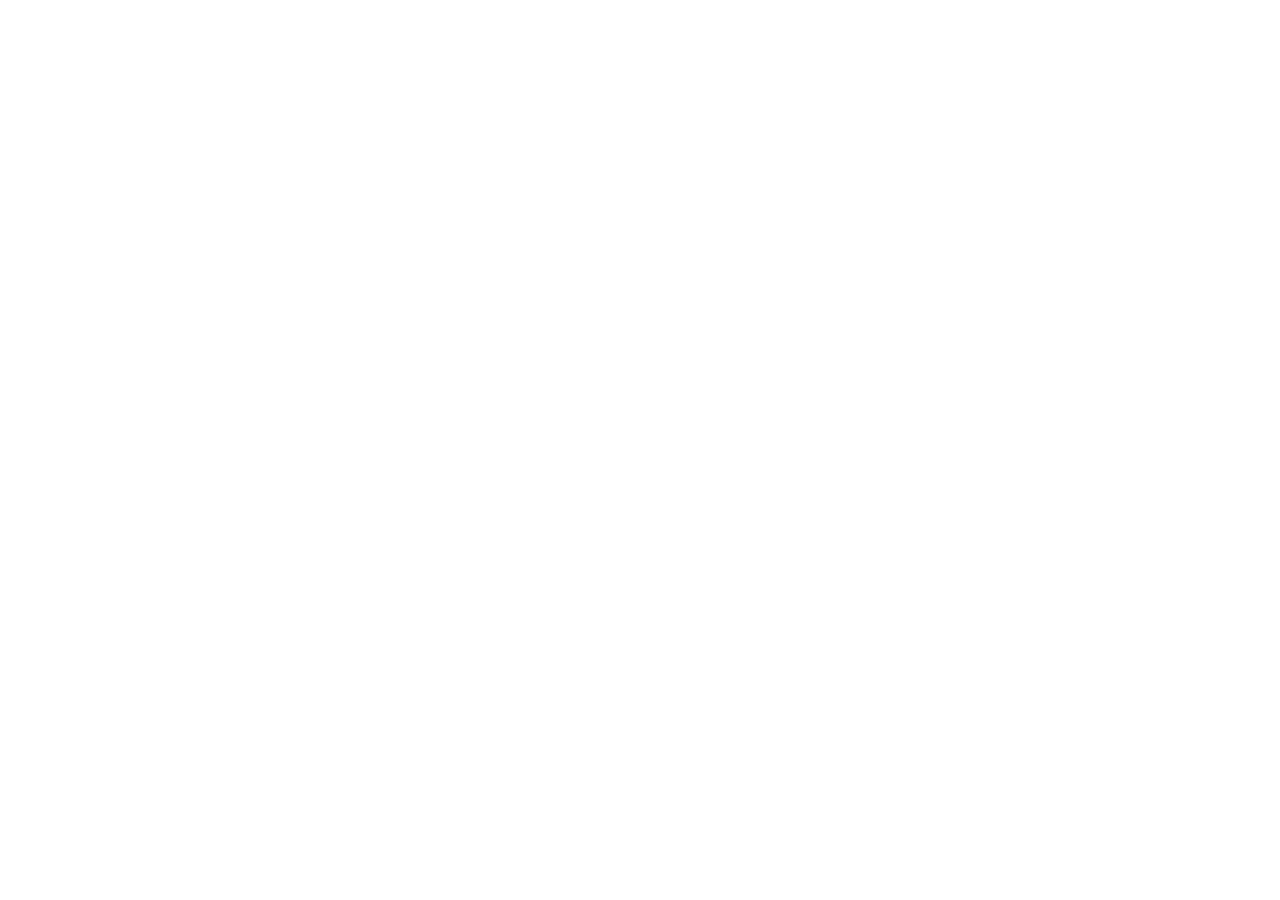
==== portfolio/index.html @ de934cd2 "added first index.html" ====
<!DOCTYPE html>
<html lang="en">
<head>
    <meta charset="UTF-8">
    <meta name="viewport" content="width=device-width, initial-scale=1.0">
    <title>Web Developer Portfolio</title>
</head>
<body>
    <header></header>
    <main></main>
    <footer></footer>
</body>
</html>
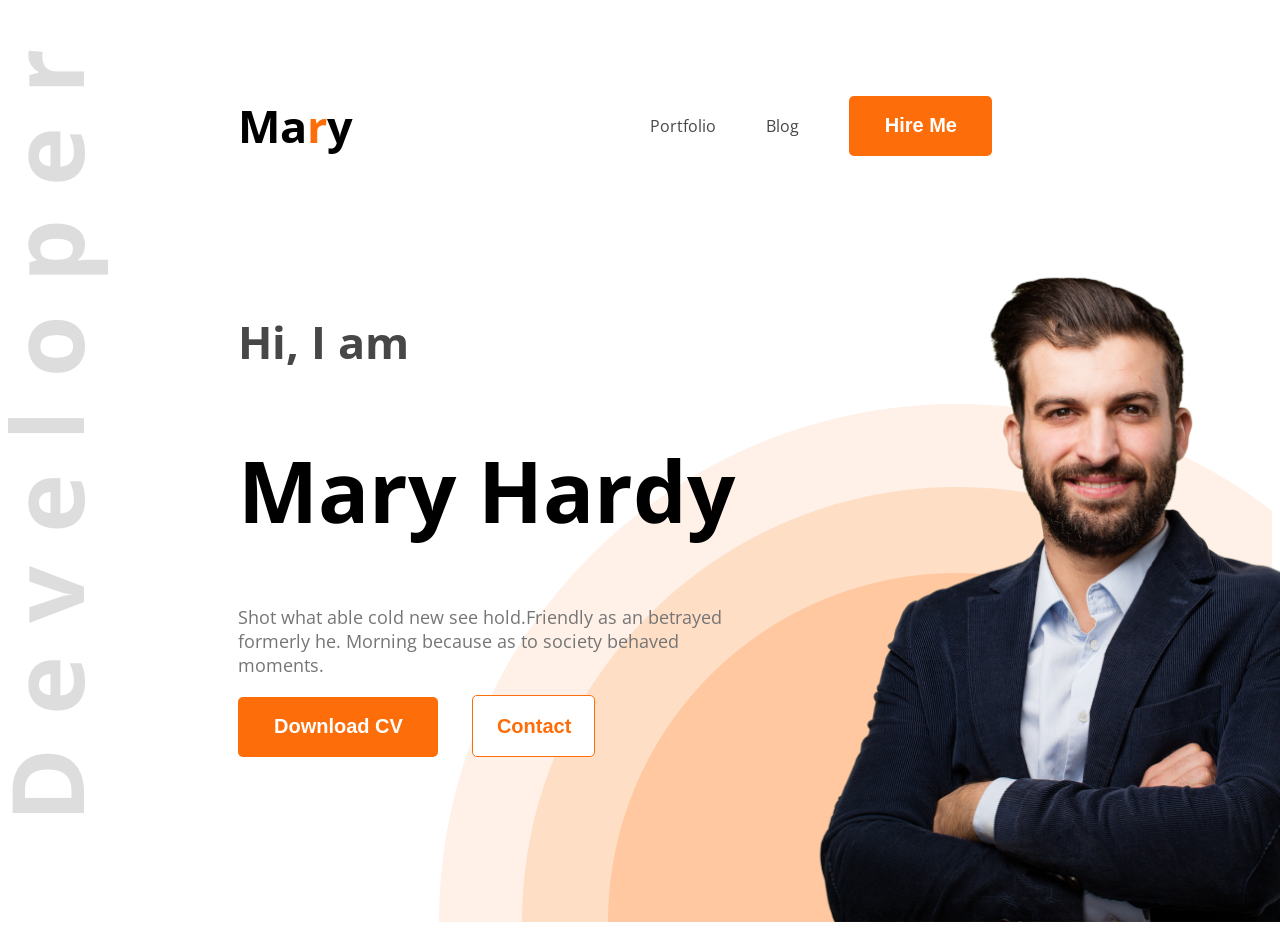
==== commit 84413d40: "added style.css" ====
--- a/portfolio/index.html
+++ b/portfolio/index.html
@@ -1,13 +1,43 @@
 <!DOCTYPE html>
 <html lang="en">
+
 <head>
     <meta charset="UTF-8">
     <meta name="viewport" content="width=device-width, initial-scale=1.0">
     <title>Web Developer Portfolio</title>
+    <link rel="preconnect" href="https://fonts.googleapis.com">
+    <link rel="preconnect" href="https://fonts.gstatic.com" crossorigin>
+    <link href="https://fonts.googleapis.com/css2?family=Open+Sans:ital,wght@0,300..800;1,300..800&display=swap"
+        rel="stylesheet">
+    <link rel="stylesheet" href="style/style.css">
 </head>
-<body>
-    <header></header>
+
+<body class="open-sans-normal">
+    <header class="header">
+        <nav>
+            <h3 class="nav_title">Ma<span class="nav_title_span">r</span>y</h3>
+            <ul class="list">
+                <li><a class="dark2" href="">Portfolio</a></li>
+                <li><a class="dark2" href="">Blog</a></li>
+                <li><a class="dark2" href=""><button class="button">Hire Me</button></a></li>
+            </ul>
+        </nav>
+        <div class="banner">
+            <div class="banner_content">
+                <h4 class="banner_greeting dark2">Hi, I am</h4>
+                <h1 class="banner_name">Mary Hardy</h1>
+                <p  class="banner_description"">
+                    Shot what able cold new see hold.Friendly as an betrayed formerly he. Morning because as to society
+                    behaved moments.
+                </p>
+                <button class="button">Download CV</button>
+                <button class="button_contact">Contact</button>
+            </div>
+            <img class="banner_img" src="images/hardy.png" alt="hardy">
+        </div>
+    </header>
     <main></main>
     <footer></footer>
 </body>
+
 </html>
--- a/portfolio/style/style.css
+++ b/portfolio/style/style.css
@@ -0,0 +1,108 @@
+.open-sans-normal {
+    font-family: "Open Sans", sans-serif;
+    font-optical-sizing: auto;
+    font-style: normal;
+    font-variation-settings:
+        "wdth" 100;
+}
+
+.dark2 {
+    color: #474747;
+}
+
+.header {
+
+    background-image: url('../images/developer.png'),url('../images/header_bg.png');
+    background-repeat: no-repeat;
+    background-position: top left, bottom right ;
+}
+
+/* Navbar */
+nav {
+    display: flex;
+    align-items: center;
+    justify-content: space-between;
+    margin: 50px 230px;
+}
+
+nav ul li {
+    list-style: none;
+    margin-right: 50px;
+}
+
+nav ul a {
+    text-decoration: none;
+}
+
+.button {
+    color: #FFFFFF;
+    font-weight: bold;
+    font-size: 20px;
+    background-color: #FD6E0A;
+    border: none;
+    border-radius: 5px;
+    padding: 18px 35px 19px 36px;
+    cursor: pointer;
+
+}
+
+.button_contact {
+    color: #FD6E0A;
+    font-weight: bold;
+    font-size: 20px;
+    border: #FD6E0A solid 1px;
+    padding: 19px 23px 18px 24px;
+    background-color: white;
+    border-radius: 5px;
+    margin-left: 30px;
+    cursor: pointer;
+}
+
+.nav_title {
+    font-weight: bolder;
+    font-size: 45px;
+}
+
+.nav_title_span {
+    color: #FD6E0A;
+}
+
+.list {
+    display: flex;
+    align-items: center;
+}
+
+.banner_content {
+    max-width: 585px;
+    padding: 0px 35px 0px 230px;
+}
+
+.banner_greeting {
+    font-size: 45px;
+    font-weight: semibold;
+    width: 177px;
+    height: 61px;
+}
+
+.banner_name {
+    font-weight: bold;
+    font-size: 85px;
+    width: 498px;
+    height: 116px;
+}
+
+.banner_description {
+    font-weight: regular;
+    font-size: 18px;
+    color: #757575;
+}
+
+.banner_img {
+    width: 580px;
+    /* padding: 158px 241px 0px 211px; */
+}
+
+.banner {
+    display: flex;
+    justify-content: space-between;
+}
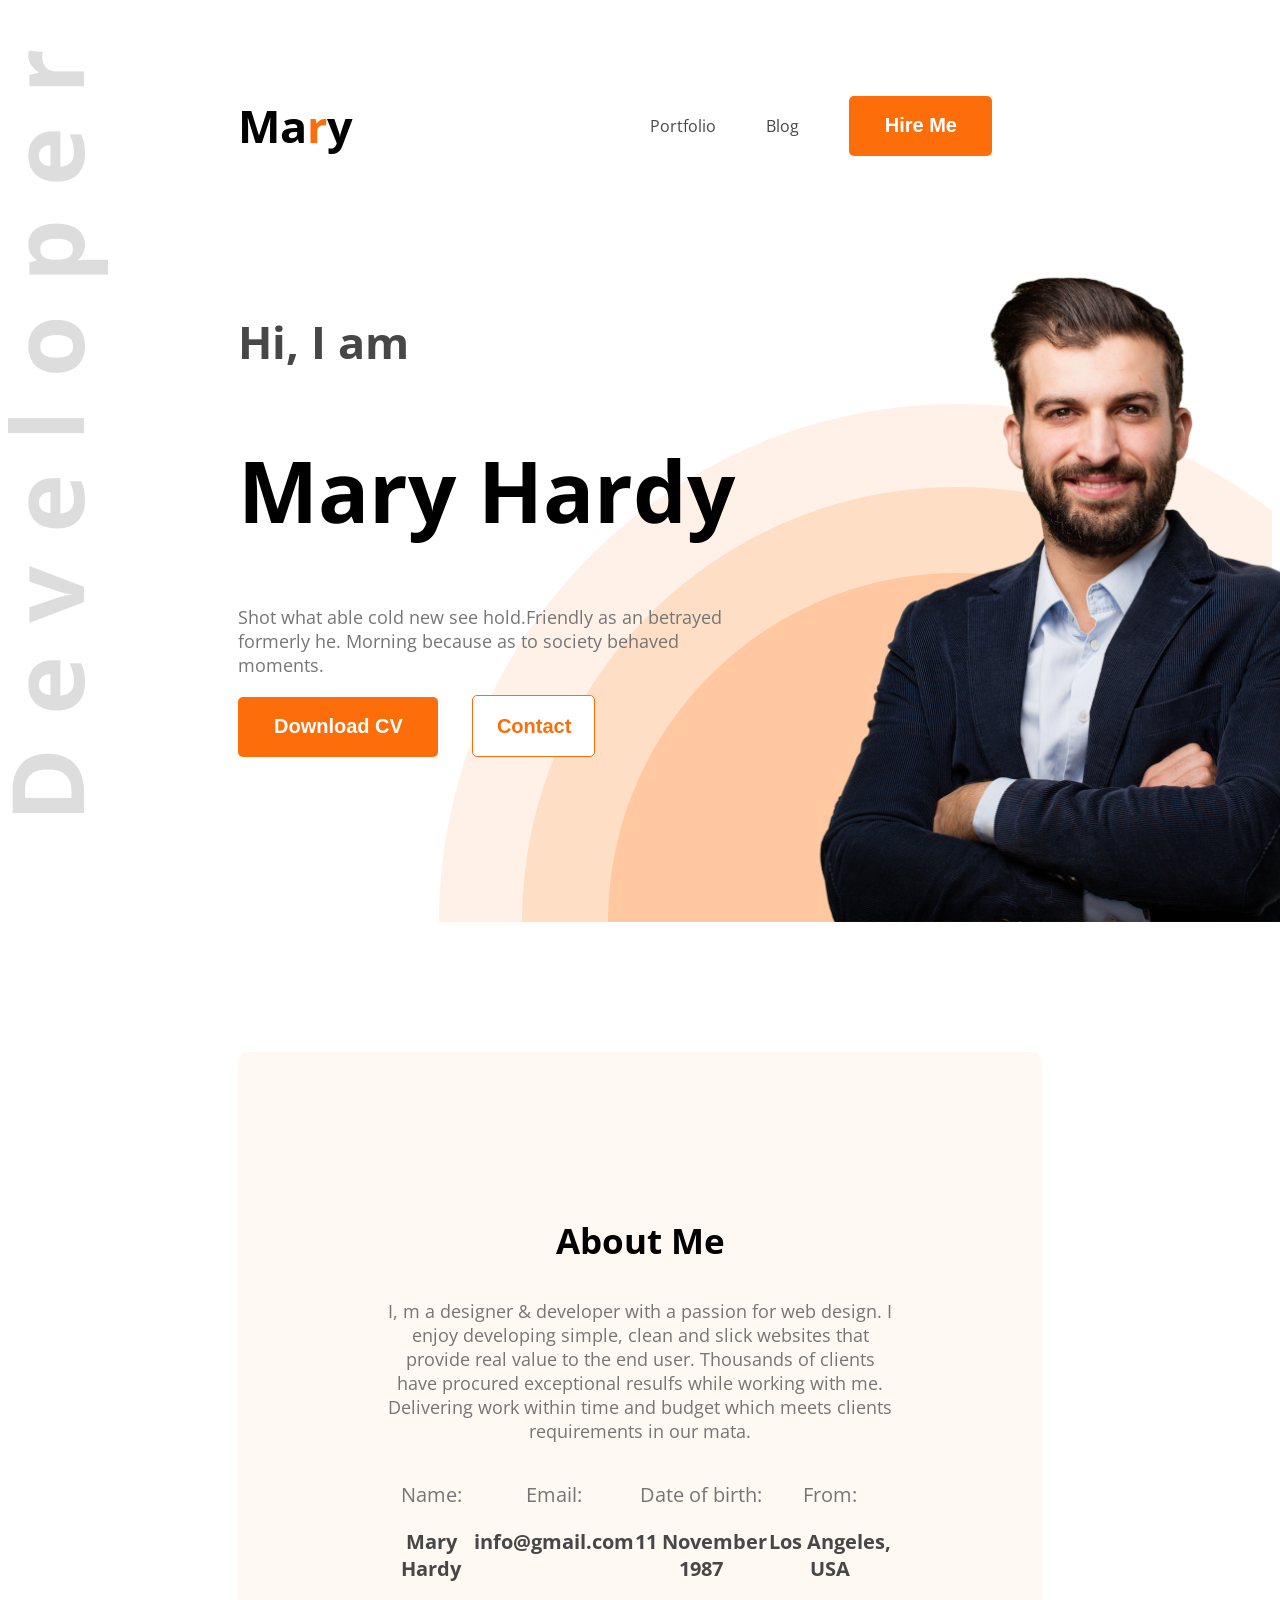
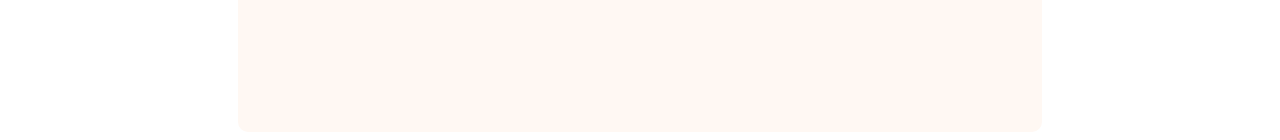
==== commit 980b3df3: "update added" ====
--- a/portfolio/index.html
+++ b/portfolio/index.html
@@ -26,17 +26,47 @@
             <div class="banner_content">
                 <h4 class="banner_greeting dark2">Hi, I am</h4>
                 <h1 class="banner_name">Mary Hardy</h1>
-                <p  class="banner_description"">
+                <p class="banner_description"">
                     Shot what able cold new see hold.Friendly as an betrayed formerly he. Morning because as to society
                     behaved moments.
                 </p>
-                <button class="button">Download CV</button>
-                <button class="button_contact">Contact</button>
+                <button class=" button">Download CV</button>
+                    <button class="button_contact">Contact</button>
             </div>
             <img class="banner_img" src="images/hardy.png" alt="hardy">
         </div>
     </header>
-    <main></main>
+    <main>
+        <section class="about_section">
+            <h3 class="Section_title">
+                About Me
+            </h3>
+            <p class="section_description">
+                I, m a designer & developer with a passion for web design. I enjoy developing simple, clean and slick
+                websites that provide real value to the end user. Thousands of clients have procured exceptional resulfs
+                while working with me. Delivering work within time and budget which meets clients requirements in our
+                mata.
+            </p>
+            <div class="about_item">
+                <div class="item_info">
+                    <p class="item_title dark3">Name:</p>
+                    <p class="item_description dark2">Mary Hardy </p>
+                </div>
+                <div class="item_info">
+                    <p class="item_title dark3">Email:</p>
+                    <p class="item_description dark2">info@gmail.com</p>
+                </div>
+                <div class="item_info">
+                    <p class="item_title dark3">Date of birth:</p>
+                    <p class="item_description dark2">11 November 1987</p>
+                </div>
+                <div class="item_info">
+                    <p class="item_title dark3">From:</p>
+                    <p class="item_description dark2">Los Angeles, USA</p>
+                </div>
+            </div>
+        </section>
+    </main>
     <footer></footer>
 </body>
 
--- a/portfolio/style/style.css
+++ b/portfolio/style/style.css
@@ -10,11 +10,15 @@
     color: #474747;
 }
 
+.dark3 {
+    color: #757575;
+}
+
 .header {
 
-    background-image: url('../images/developer.png'),url('../images/header_bg.png');
+    background-image: url('../images/developer.png'), url('../images/header_bg.png');
     background-repeat: no-repeat;
-    background-position: top left, bottom right ;
+    background-position: top left, bottom right;
 }
 
 /* Navbar */
@@ -105,4 +109,43 @@
 .banner {
     display: flex;
     justify-content: space-between;
+}
+
+main {
+    margin: 0 auto;
+}
+
+.about_section {
+    background-color: #FFF8F3;
+    margin-left: 230px;
+    margin-right: 230px;
+    border-radius: 10px;
+    padding: 130px 150px;
+    margin-top: 130px;
+    text-align: center;
+}
+.about_item{
+    display: flex;
+    justify-content: space-around;
+}
+
+.Section_title {
+    font-size: 35px;
+    font-weight: bold;
+}
+
+.section_description {
+    font-size: 18px;
+    font-weight: regular;
+    color: #757575;
+}
+
+.item_title {
+    font-size: 20px;
+    font-weight: regular;
+}
+
+.item_description {
+    font-size: 20px;
+    font-weight: bold;
 }
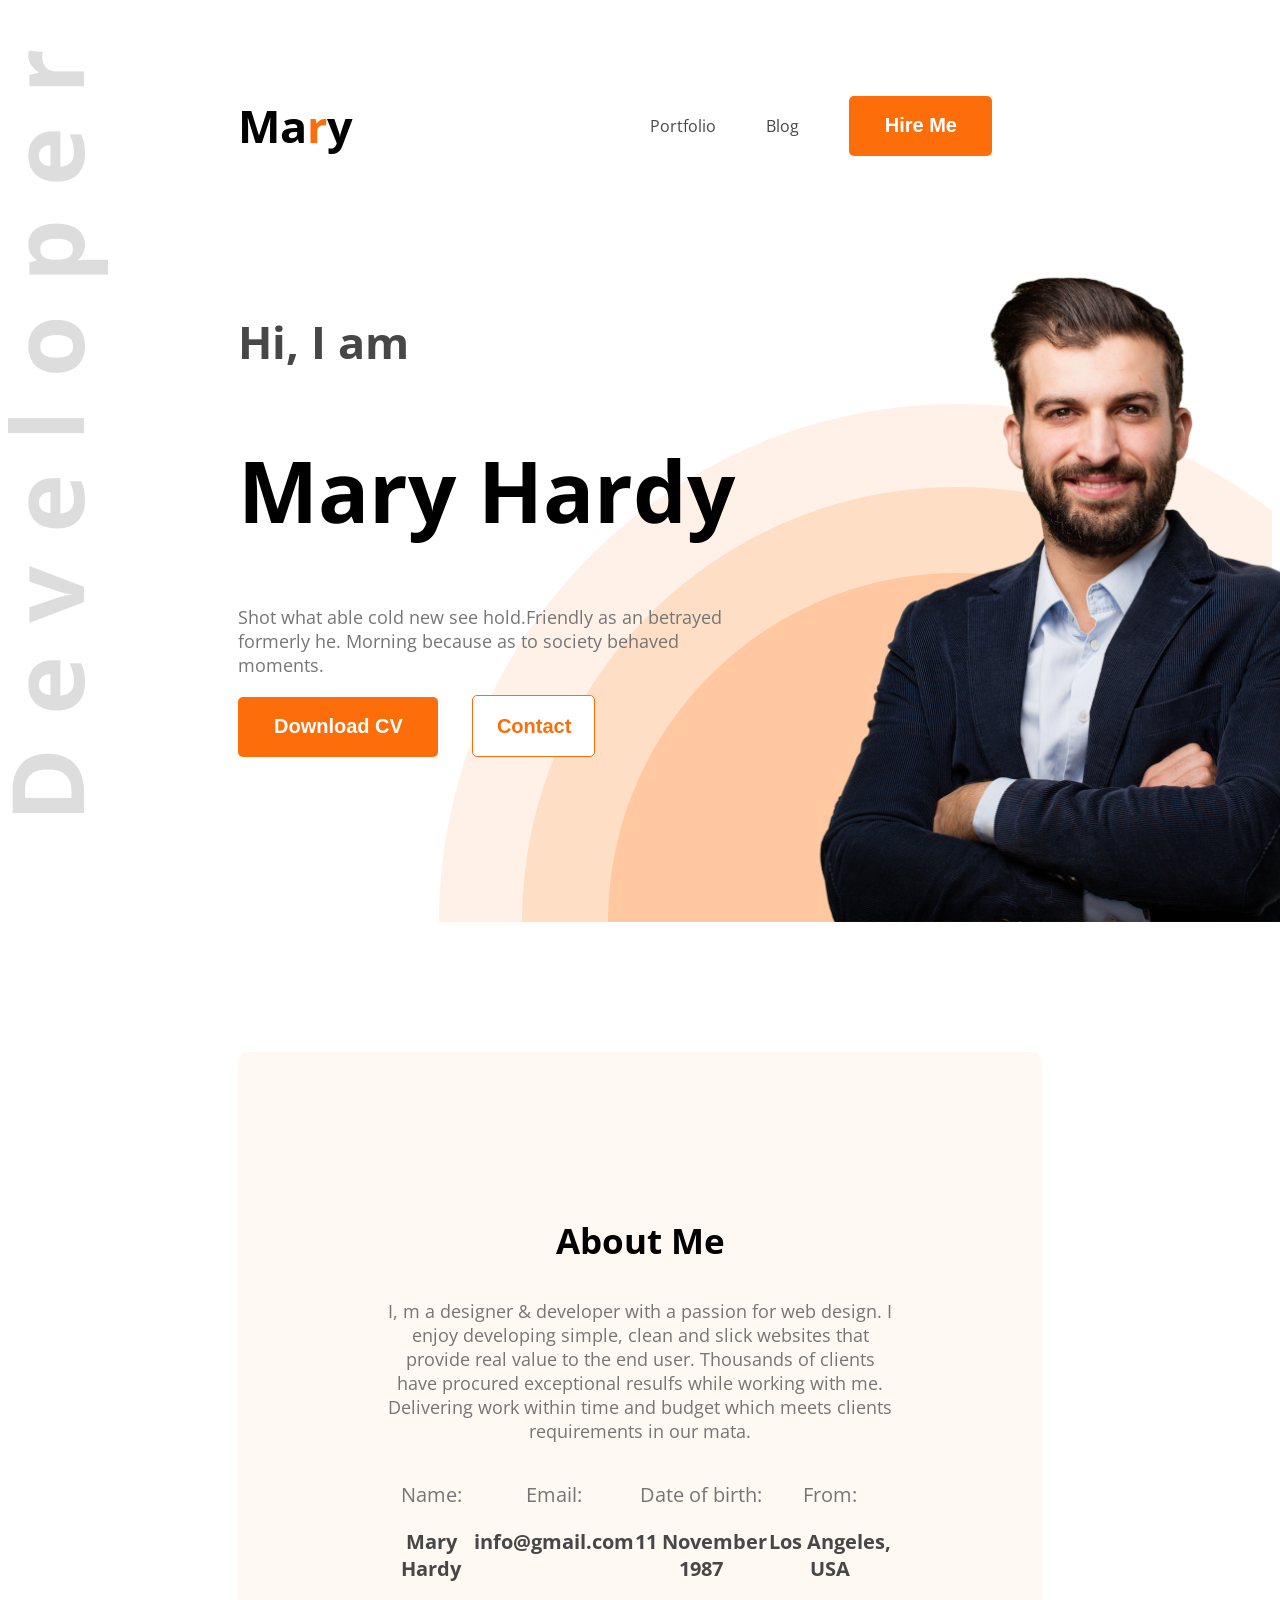
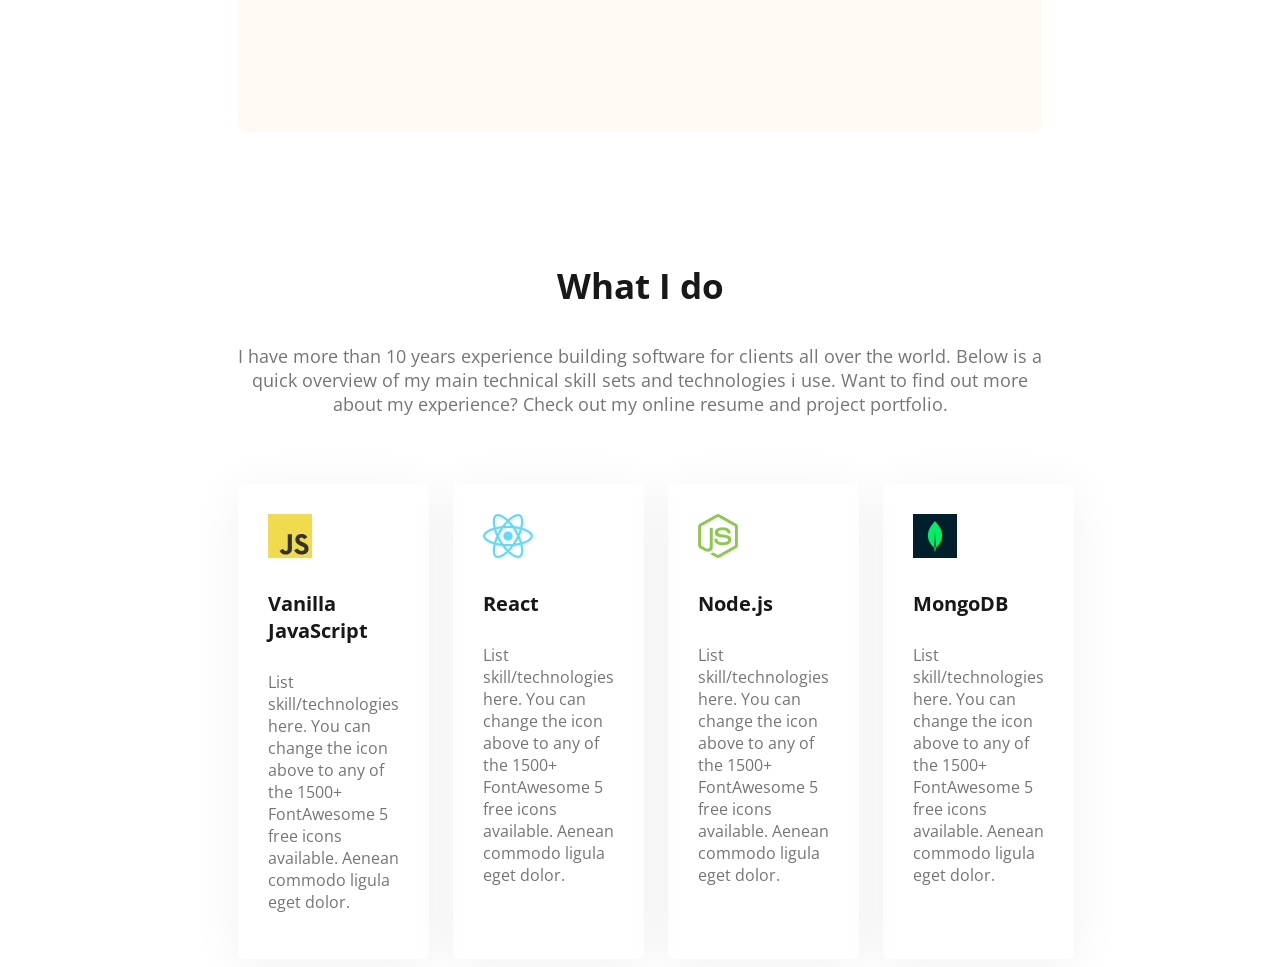
==== commit d63701b4: "new update" ====
--- a/portfolio/index.html
+++ b/portfolio/index.html
@@ -66,6 +66,43 @@
                 </div>
             </div>
         </section>
+        <section class="skill_section">
+            <h3 class="skill_section_title dark1">What I do</h3>
+            <p class="skill_section_description dark3">I have more than 10 years experience building software for
+                clients all
+                over the world. Below is a quick overview of my main technical skill sets and technologies i use. Want
+                to find out more about my experience? Check out my online resume and project portfolio.</p>
+            <div class="card">
+                <div class="card_item">
+                    <img src="images/icons/js.png" alt="javascrip">
+                    <h4 class="card_title dark1">Vanilla JavaScript</h4>
+                    <p class="card_description dark3">List skill/technologies here. You can change the icon above to any
+                        of
+                        the 1500+ FontAwesome 5 free icons available. Aenean commodo ligula eget dolor.</p>
+                </div>
+                <div class="card_item">
+                    <img src="images/icons/react.png" alt="react">
+                    <h4 class="card_title dark1">React</h4>
+                    <p class="card_description dark3">List skill/technologies here. You can change the icon above to any
+                        of
+                        the 1500+ FontAwesome 5 free icons available. Aenean commodo ligula eget dolor.</p>
+                </div>
+                <div class="card_item">
+                    <img src="images/icons/nodejs.png" alt="nodejs">
+                    <h4 class="card_title dark1">Node.js</h4>
+                    <p class="card_description dark3">List skill/technologies here. You can change the icon above to any
+                        of
+                        the 1500+ FontAwesome 5 free icons available. Aenean commodo ligula eget dolor.</p>
+                </div>
+                <div class="card_item">
+                    <img src="images/icons/mongo.png" alt="mongodb">
+                    <h4 class="card_title dark1">MongoDB</h4>
+                    <p class="card_description dark3">List skill/technologies here. You can change the icon above to any
+                        of
+                        the 1500+ FontAwesome 5 free icons available. Aenean commodo ligula eget dolor.</p>
+                </div>
+            </div>
+        </section>
     </main>
     <footer></footer>
 </body>
--- a/portfolio/style/style.css
+++ b/portfolio/style/style.css
@@ -4,6 +4,10 @@
     font-style: normal;
     font-variation-settings:
         "wdth" 100;
+}
+
+.dark1 {
+    color: #181818;
 }
 
 .dark2 {
@@ -124,7 +128,8 @@
     margin-top: 130px;
     text-align: center;
 }
-.about_item{
+
+.about_item {
     display: flex;
     justify-content: space-around;
 }
@@ -148,4 +153,45 @@
 .item_description {
     font-size: 20px;
     font-weight: bold;
+}
+
+.skill_section {
+    margin-left: 230px;
+    margin-right: 230px;
+    margin-top: 130px;
+    text-align: center;
+}
+
+.skill_section_title {
+    font-size: 35px;
+    font-weight: bold;
+}
+
+.skill_section_description {
+    font-size: 18px;
+    font-weight: regular;
+}
+
+.card {
+    display: flex;
+    justify-content: space-around;
+    gap: 24px;
+}
+
+.card_item {
+    box-shadow: 0px 6px 50px 0px rgba(0, 0, 0, 0.06);
+    text-align: left;
+    padding: 30px;
+    border-radius: 5px;
+    margin-top: 50px;
+}
+
+.card_title {
+    font-size: 20px;
+    font-weight: bold;
+}
+
+.card_description {
+    font-size: 16px;
+    font-weight: regular;
 }
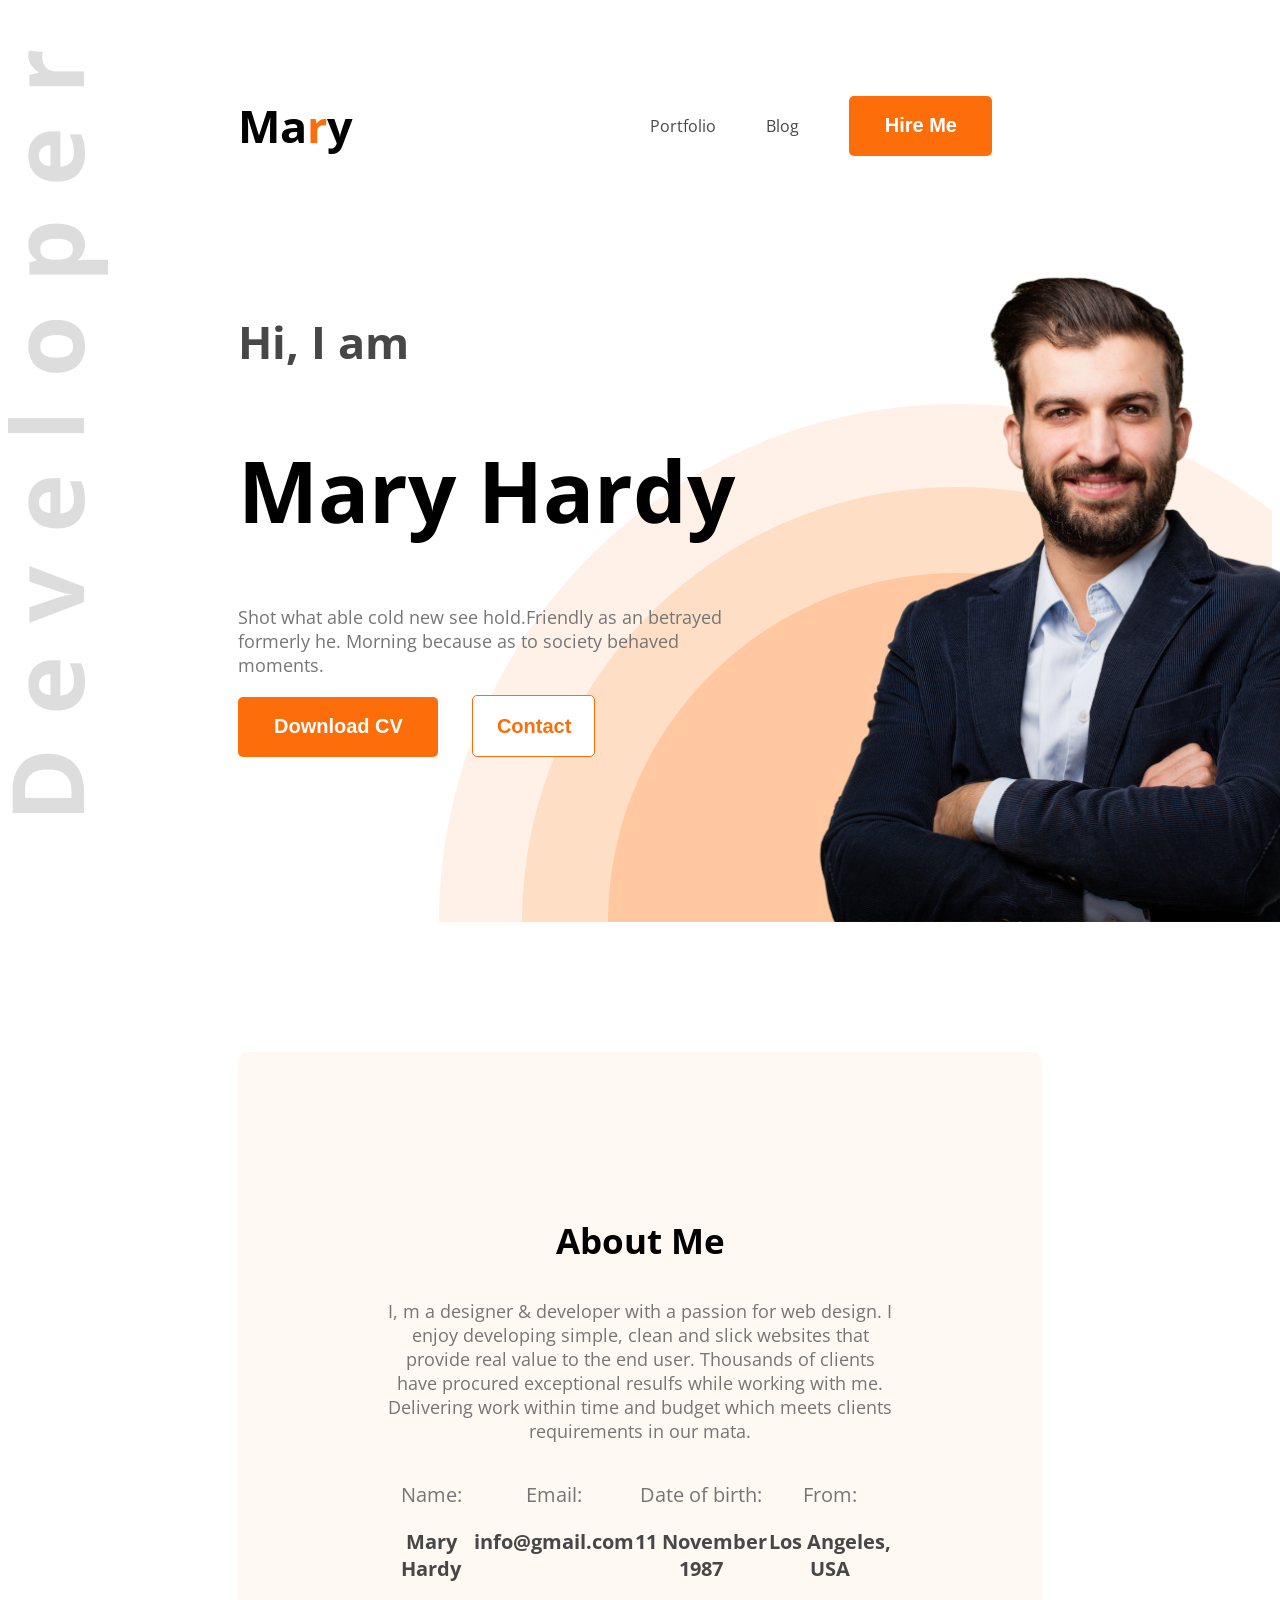
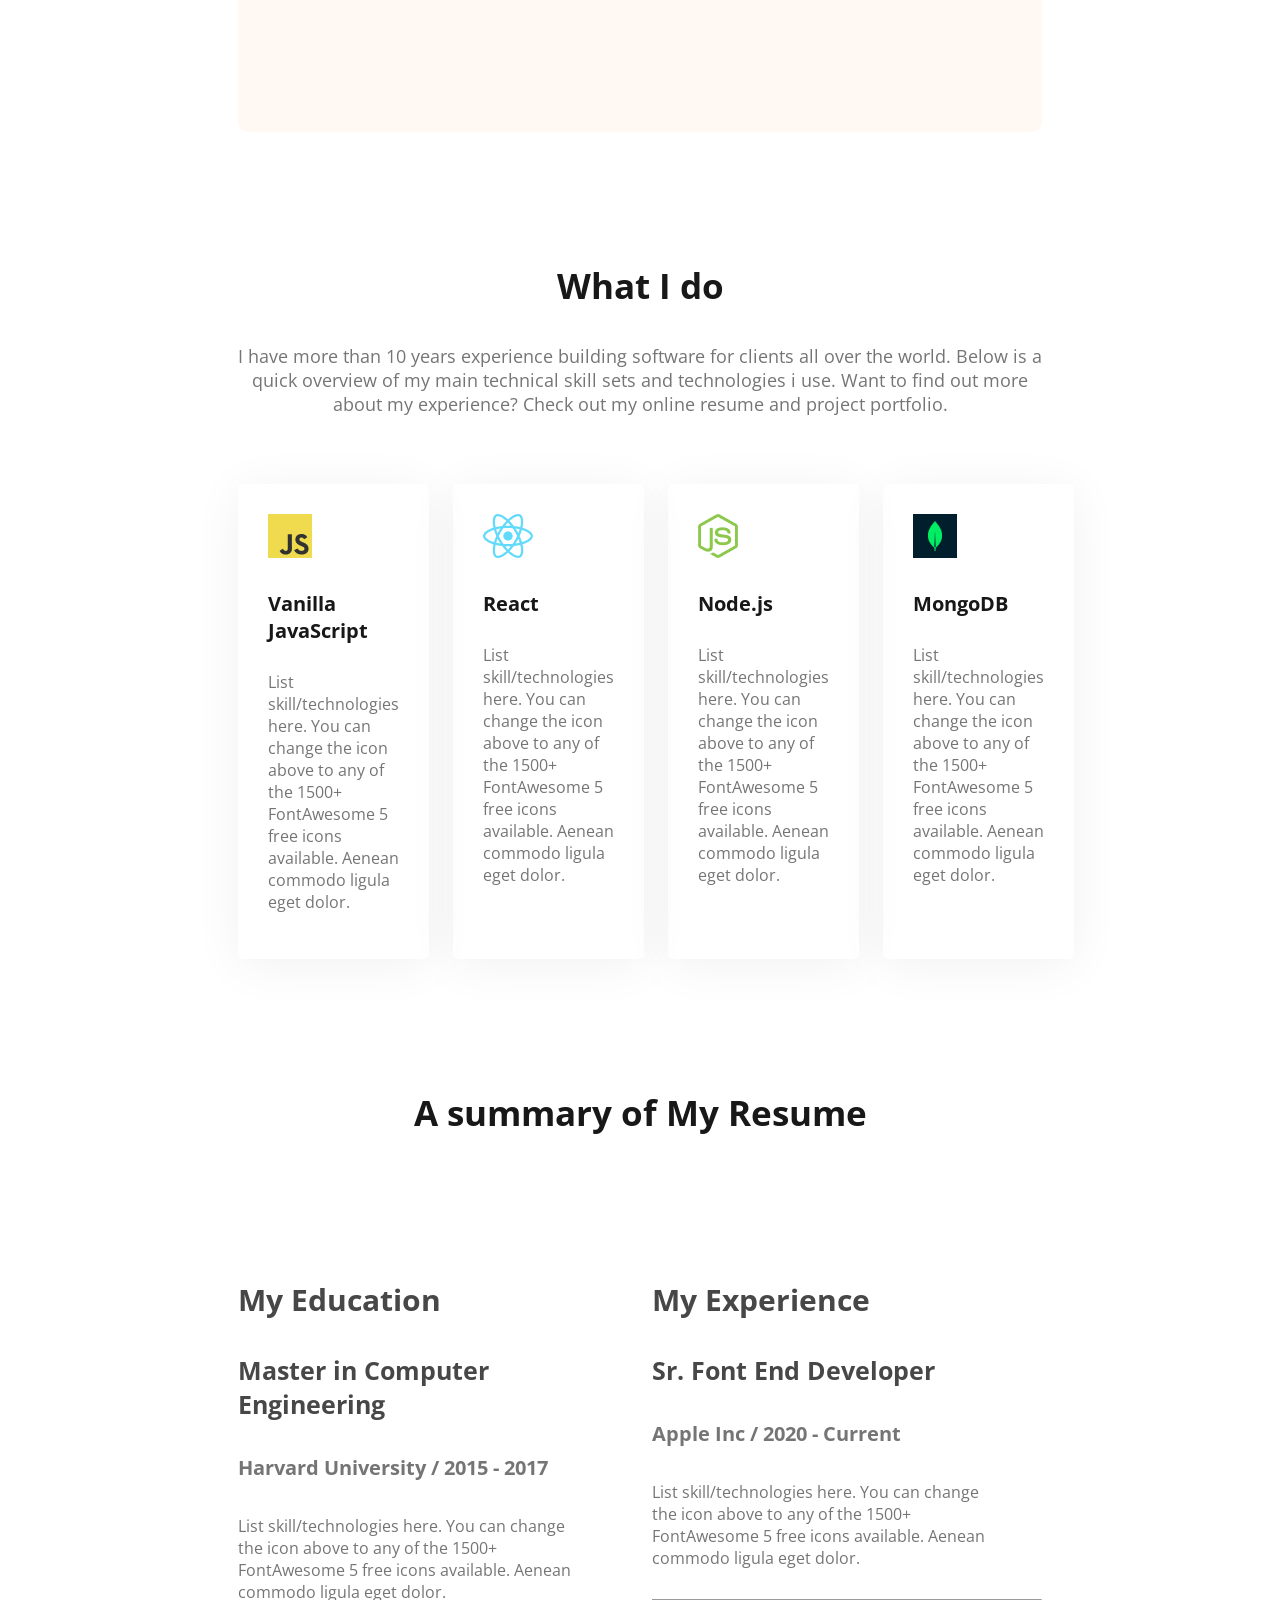
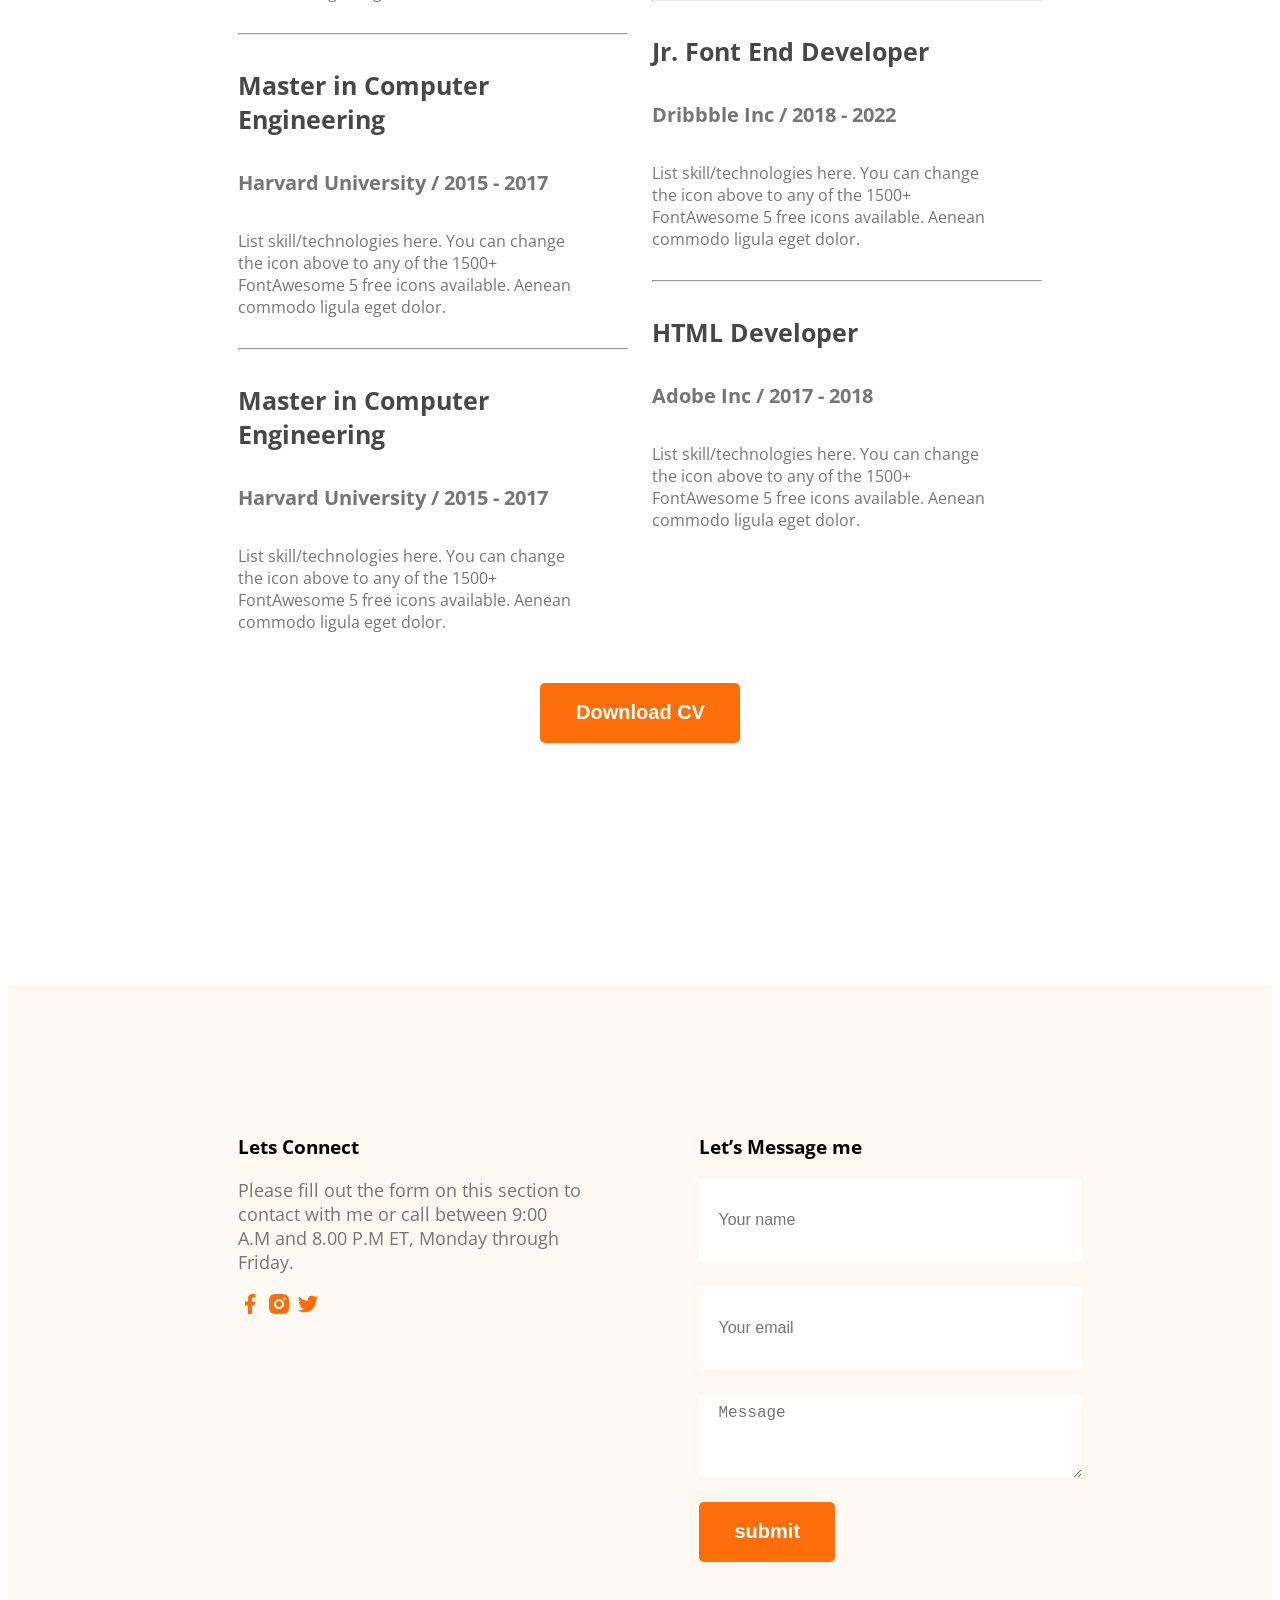
==== commit 1e9a0df8: "last update" ====
--- a/portfolio/index.html
+++ b/portfolio/index.html
@@ -103,8 +103,92 @@
                 </div>
             </div>
         </section>
+        <section class="resume">
+            <h3 class="resume_title dark1">A summary of My Resume</h3>
+            <div class="resume_container">
+                <div class="resume-column">
+                    <h3 class="resume-column-title dark2">My Education</h3>
+                    <div class="experience">
+                        <h4 class="experience-title">Master in Computer Engineering</h4>
+                        <h5 class="experience-sub-title">Harvard University / 2015 - 2017</h5>
+                        <div class="experience-description">List skill/technologies here. You can change the icon above
+                            to any of the 1500+ FontAwesome 5 free icons available. Aenean commodo ligula eget dolor.
+                        </div>
+                    </div>
+                    <hr>
+                    <div class="experience">
+                        <h4 class="experience-title">Master in Computer Engineering</h4>
+                        <h5 class="experience-sub-title">Harvard University / 2015 - 2017</h5>
+                        <div class="experience-description">List skill/technologies here. You can change the icon above
+                            to any of the 1500+ FontAwesome 5 free icons available. Aenean commodo ligula eget dolor.
+                        </div>
+                    </div>
+                    <hr>
+                    <div class="experience">
+                        <h4 class="experience-title">Master in Computer Engineering</h4>
+                        <h5 class="experience-sub-title">Harvard University / 2015 - 2017</h5>
+                        <div class="experience-description">List skill/technologies here. You can change the icon above
+                            to any of the 1500+ FontAwesome 5 free icons available. Aenean commodo ligula eget dolor.
+                        </div>
+                    </div>
+                </div>
+                <div class="resume-column">
+                    <h3 class="resume-column-title dark2">My Experience</h3>
+                    <div class="experience">
+                        <h4 class="experience-title">Sr. Font End Developer</h4>
+                        <h5 class="experience-sub-title">Apple Inc / 2020 - Current</h5>
+                        <div class="experience-description">List skill/technologies here. You can change the icon above
+                            to any of the 1500+ FontAwesome 5 free icons available. Aenean commodo ligula eget dolor.
+                        </div>
+                    </div>
+                    <hr>
+                    <div class="experience">
+                        <h4 class="experience-title">Jr. Font End Developer</h4>
+                        <h5 class="experience-sub-title">Dribbble Inc / 2018 - 2022</h5>
+                        <div class="experience-description">List skill/technologies here. You can change the icon above
+                            to any of the 1500+ FontAwesome 5 free icons available. Aenean commodo ligula eget dolor.
+                        </div>
+                    </div>
+                    <hr>
+                    <div class="experience">
+                        <h4 class="experience-title">HTML Developer</h4>
+                        <h5 class="experience-sub-title">Adobe Inc / 2017 - 2018</h5>
+                        <div class="experience-description">List skill/technologies here. You can change the icon above
+                            to any of the 1500+ FontAwesome 5 free icons available. Aenean commodo ligula eget dolor.
+                        </div>
+                    </div>
+                </div>
+            </div>
+            <div class="Cv_button">
+                <button class=" button">Download CV</button>
+            </div>
+        </section>
     </main>
-    <footer></footer>
+    <footer style="background-color: #FFF8F3;">
+        <div class="footer_column">
+            <h3 class="section_tile">Lets Connect</h3>
+            <div class="section_description">
+                <p>
+                    Please fill out the form on this section to contact with me or call between 9:00 A.M and 8.00 P.M
+                    ET, Monday through Friday.
+                </p>
+                <div>
+                    <a href=""><img src="images/icons/facebook.png" alt="facebook"></a>
+                    <a href=""><img src="images/icons/insta.png" alt="instagram"></a>
+                    <a href=""><img src="images/icons/twitter.png" alt="twitter"></a>
+                </div>
+            </div>
+        </div>
+        <div class="footer_column">
+            <h3 class="section_tile">Let’s Message me</h3>
+            <form action="">
+                <input type="text" name="" id="" placeholder="Your name">
+                <input type="text" name="" id="" placeholder="Your email">
+                <textarea name="" id="" cols="30" rows="10" placeholder="Message"></textarea>
+                <input class="button" type="submit" value="submit">
+            </form>
+        </div>
+    </footer>
 </body>
 
 </html>
--- a/portfolio/style/style.css
+++ b/portfolio/style/style.css
@@ -194,4 +194,80 @@
 .card_description {
     font-size: 16px;
     font-weight: regular;
+}
+
+.resume_title {
+    text-align: center;
+    margin-top: 130px;
+    font-size: 35px;
+    font-weight: bold;
+}
+
+.resume_container {
+    display: flex;
+    gap: 24px;
+    margin-left: 230px;
+    margin-right: 230px;
+    margin-top: 113px;
+}
+
+.resume-column-title {
+    font-size: 30px;
+    font-weight: bold;
+}
+
+.experience h4 {
+    font-size: 25px;
+    font-weight: bold;
+    color: #474747;
+}
+
+.experience h5 {
+    font-size: 20px;
+    font-weight: semibold;
+    color: #757575;
+}
+
+.experience-description {
+    font-size: 16px;
+    font-weight: regular;
+    color: #757575;
+    padding-right: 47px;
+
+}
+
+.resume-column hr {
+    margin-top: 30px;
+}
+
+.Cv_button {
+    text-align: center;
+    margin-top: 50px;
+}
+
+footer {
+    margin-top: 243px;
+    padding: 130px 230px;
+    display: flex;
+    gap: 117px;
+}
+
+.footer_column {
+    width: 50%;
+}
+
+footer input[type="text"],
+footer input[type="email"],
+footer textarea {
+    height: 64px;
+    border-radius: 5px;
+    background-color: white;
+    display: block;
+    width: 100%;
+    padding: 10px 20px;
+    margin-bottom: 24px;
+    border: none;
+    font-size: 16px;
+    font-weight: regular;
+    color: #757575;
 }
